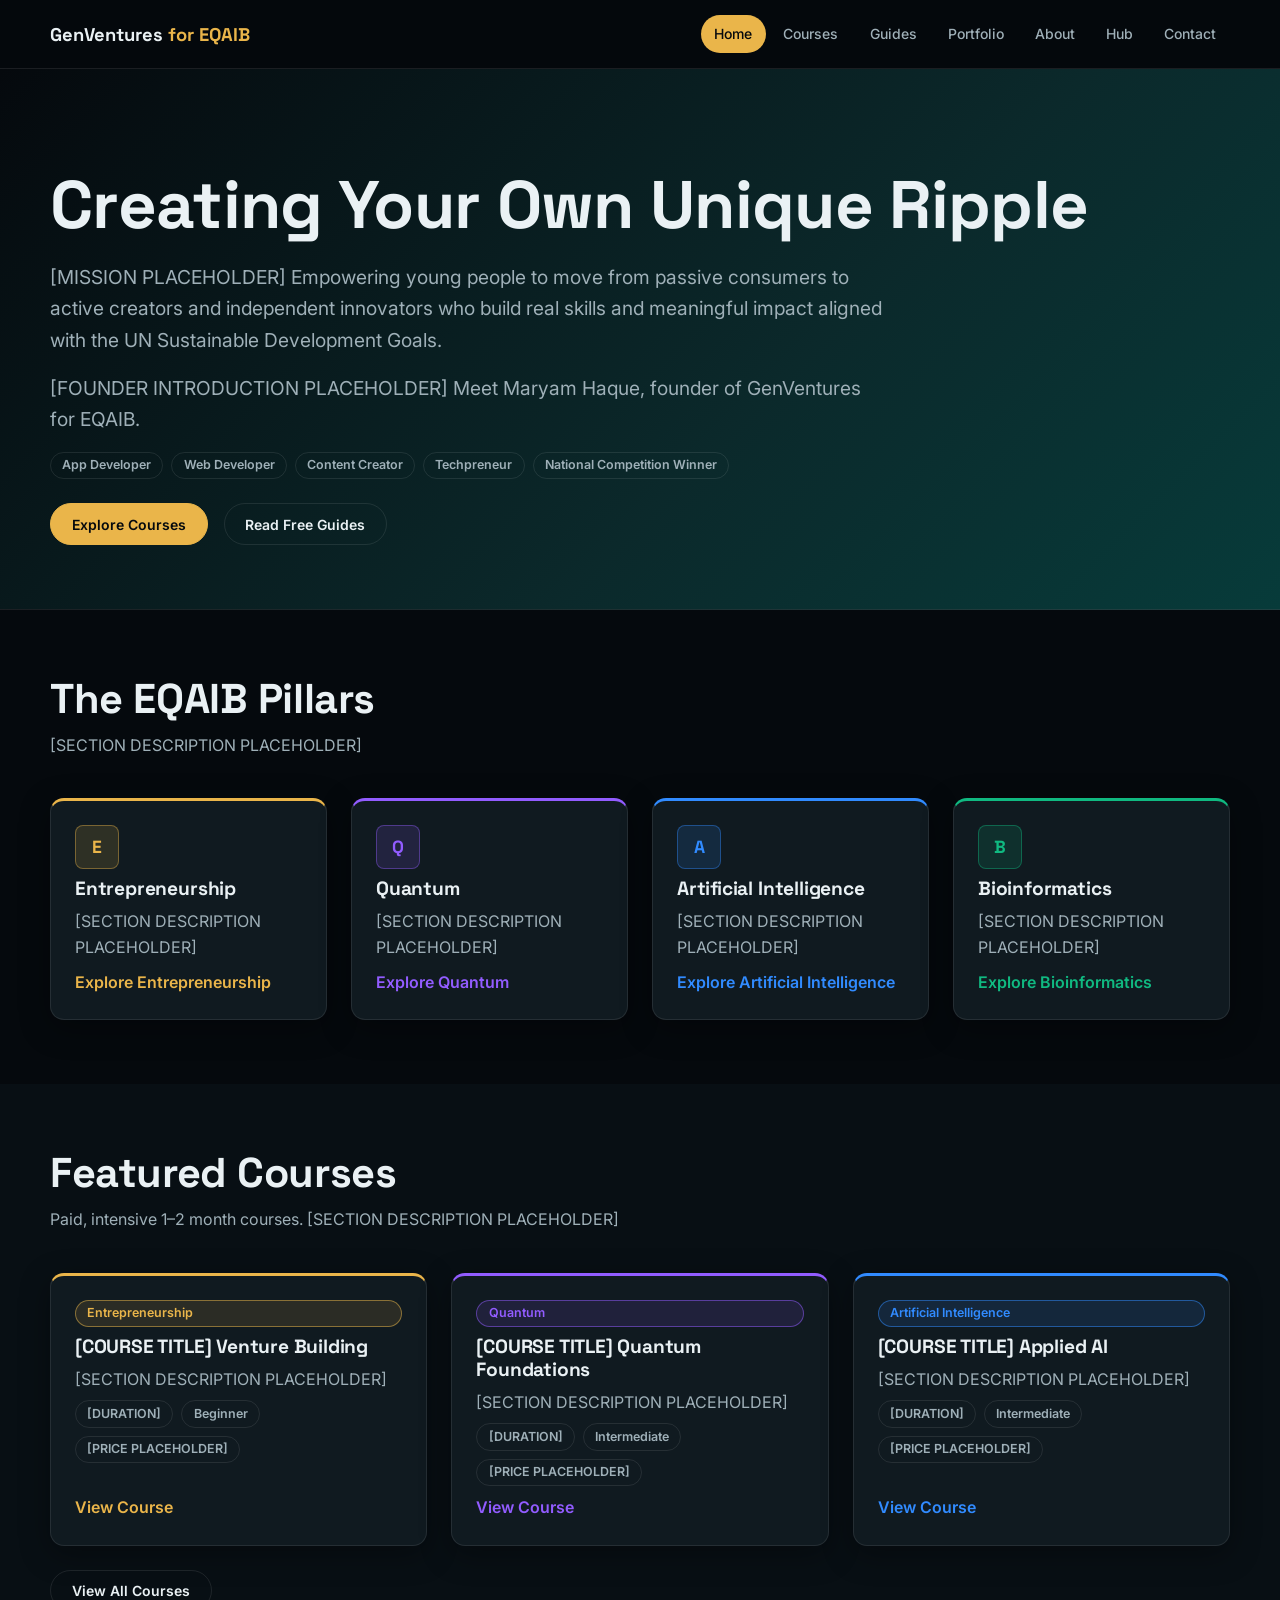
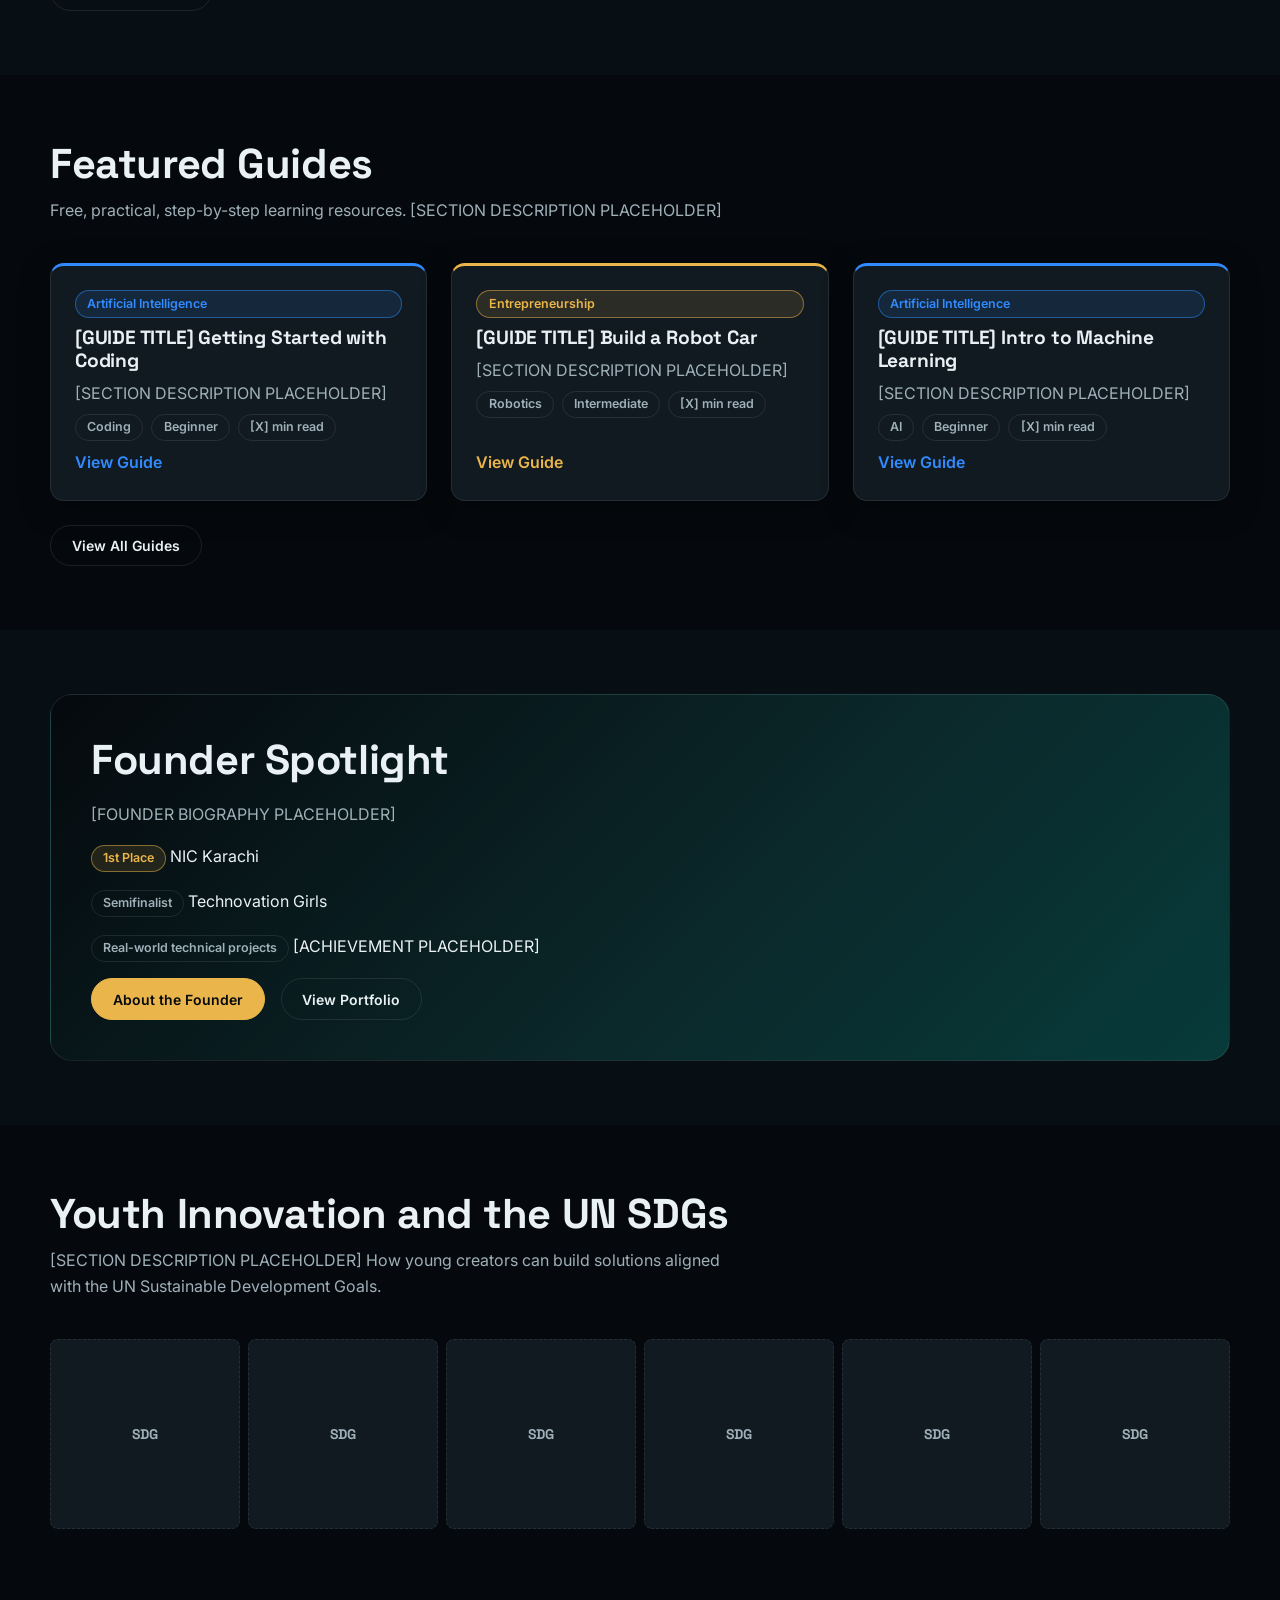
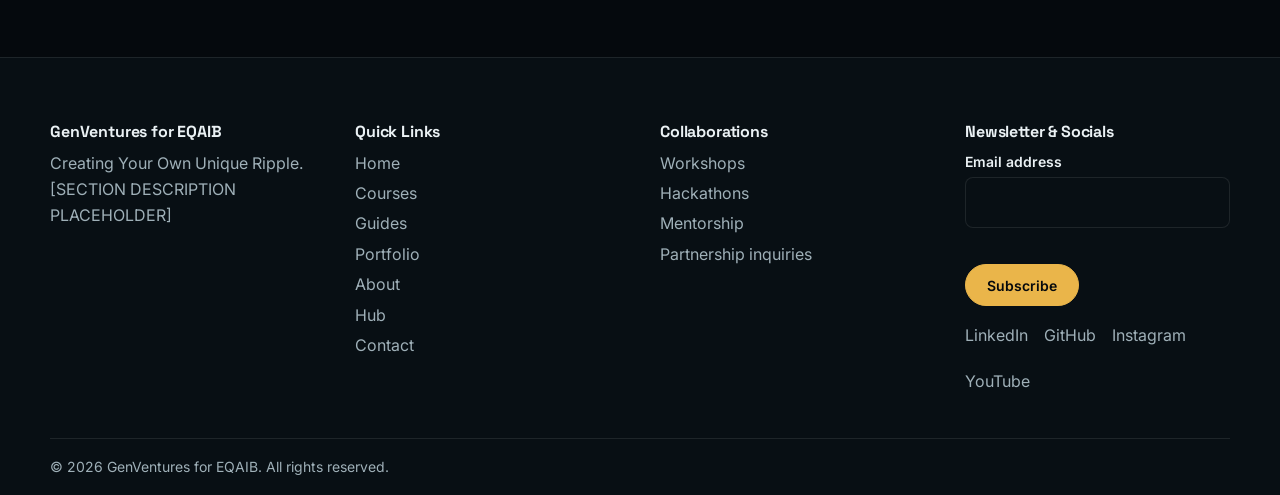
==== index.html @ 610de268 "Initial commit: GenVentures website skeleton" ====
<!DOCTYPE html>
<html lang="en">
<head>
<meta charset="UTF-8">
<meta name="viewport" content="width=device-width, initial-scale=1">
<title>Home | GenVentures for EQAIB</title>
<meta name="description" content="GenVentures for EQAIB: Creating Your Own Unique Ripple.">
<link rel="preconnect" href="https://fonts.googleapis.com">
<link rel="stylesheet" href="https://fonts.googleapis.com/css2?family=Inter:wght@400;500;600&family=Space+Grotesk:wght@500;700&display=swap">
<link rel="stylesheet" href="css/variables.css">
<link rel="stylesheet" href="css/global.css">
<link rel="stylesheet" href="css/layout.css">
<link rel="stylesheet" href="css/components.css">
<link rel="stylesheet" href="css/pages/home.css">
<script src="js/data.js" defer></script>
<script src="js/components.js" defer></script>
<script src="js/navigation.js" defer></script>
<script src="js/filters.js" defer></script>
<script src="js/form-handlers.js" defer></script>
<script src="js/main.js" defer></script>
</head>
<body>
<a class="skip-link" href="#main">Skip to content</a>
<!-- Navbar injected by js/components.js -->
<div id="navbar-mount"></div>
<main id="main">
<section class="hero"><div class="container">
<h1>Creating Your Own Unique Ripple</h1>
<p>[MISSION PLACEHOLDER] Empowering young people to move from passive consumers to active creators and independent innovators who build real skills and meaningful impact aligned with the UN Sustainable Development Goals.</p>
<p>[FOUNDER INTRODUCTION PLACEHOLDER] Meet Maryam Haque, founder of GenVentures for EQAIB.</p>
<div class="meta home-roles"><span class="badge">App Developer</span><span class="badge">Web Developer</span><span class="badge">Content Creator</span><span class="badge">Techpreneur</span><span class="badge">National Competition Winner</span></div>
<div class="flex"><a class="btn btn--primary" href="courses.html">Explore Courses</a><a class="btn" href="guides.html">Read Free Guides</a></div></div></section>
<section class="section"><div class="container"><div class="section__head"><h2>The EQAIB Pillars</h2><p>[SECTION DESCRIPTION PLACEHOLDER]</p></div><div class="grid grid--4"><a class="card" data-pillar="E" href="courses.html"><div class="icon-ph" aria-hidden="true">E</div><h3>Entrepreneurship</h3><p>[SECTION DESCRIPTION PLACEHOLDER]</p><span class="card__link">Explore Entrepreneurship</span></a><a class="card" data-pillar="Q" href="courses.html"><div class="icon-ph" aria-hidden="true">Q</div><h3>Quantum</h3><p>[SECTION DESCRIPTION PLACEHOLDER]</p><span class="card__link">Explore Quantum</span></a><a class="card" data-pillar="A" href="courses.html"><div class="icon-ph" aria-hidden="true">A</div><h3>Artificial Intelligence</h3><p>[SECTION DESCRIPTION PLACEHOLDER]</p><span class="card__link">Explore Artificial Intelligence</span></a><a class="card" data-pillar="B" href="courses.html"><div class="icon-ph" aria-hidden="true">B</div><h3>Bioinformatics</h3><p>[SECTION DESCRIPTION PLACEHOLDER]</p><span class="card__link">Explore Bioinformatics</span></a></div></div></section>
<section class="section section--alt"><div class="container"><div class="section__head"><h2>Featured Courses</h2><p>Paid, intensive 1–2 month courses. [SECTION DESCRIPTION PLACEHOLDER]</p></div><div class="grid grid--3" id="featured-courses"></div><p style="margin-top:1.5rem"><a class="btn" href="courses.html">View All Courses</a></p></div></section>
<section class="section"><div class="container"><div class="section__head"><h2>Featured Guides</h2><p>Free, practical, step-by-step learning resources. [SECTION DESCRIPTION PLACEHOLDER]</p></div><div class="grid grid--3" id="featured-guides"></div><p style="margin-top:1.5rem"><a class="btn" href="guides.html">View All Guides</a></p></div></section>
<section class="section section--alt"><div class="container"><div class="spotlight stack"><h2>Founder Spotlight</h2>
<p>[FOUNDER BIOGRAPHY PLACEHOLDER]</p>
<ul class="stack"><li><span class="badge badge--pillar" data-pillar="E">1st Place</span> NIC Karachi</li><li><span class="badge">Semifinalist</span> Technovation Girls</li><li><span class="badge">Real-world technical projects</span> [ACHIEVEMENT PLACEHOLDER]</li></ul>
<div class="flex"><a class="btn btn--primary" href="about.html">About the Founder</a><a class="btn" href="portfolio.html">View Portfolio</a></div></div></div></section>
<section class="section"><div class="container"><div class="section__head"><h2>Youth Innovation and the UN SDGs</h2><p>[SECTION DESCRIPTION PLACEHOLDER] How young creators can build solutions aligned with the UN Sustainable Development Goals.</p></div><div class="sdg-strip" aria-label="UN SDG placeholders"><div class="sdg-tile" title="[SDG PLACEHOLDER]">SDG</div><div class="sdg-tile" title="[SDG PLACEHOLDER]">SDG</div><div class="sdg-tile" title="[SDG PLACEHOLDER]">SDG</div><div class="sdg-tile" title="[SDG PLACEHOLDER]">SDG</div><div class="sdg-tile" title="[SDG PLACEHOLDER]">SDG</div><div class="sdg-tile" title="[SDG PLACEHOLDER]">SDG</div></div></div></section>
</main>
<!-- Footer injected by js/components.js -->
<div id="footer-mount"></div>
</body>
</html>
---- css/variables.css ----
/* Design tokens — the ONLY place raw colour values live */
:root{
--bg:#05090D;--bg-2:#080F14;--teal:#073B3A;--teal-deep:#0B292B;--card:#101A20;
--text:#EAF1F4;--text-muted:#9FB0B8;--border:rgba(255,255,255,.09);
--gold:#EAB54A;--purple:#925CFF;--blue:#318BFF;--emerald:#10B981;--danger:#FF8A8A;
--accent:var(--text-muted);
--grad-hero:linear-gradient(135deg,var(--bg) 0%,var(--teal-deep) 60%,var(--teal) 100%);
--font-head:"Space Grotesk",system-ui,-apple-system,"Segoe UI",Roboto,sans-serif;
--font-body:"Inter",system-ui,-apple-system,"Segoe UI",Roboto,sans-serif;
--fs-sm:.875rem;--fs-base:1rem;--fs-lg:1.2rem;--fs-xl:1.6rem;--fs-2xl:clamp(1.8rem,4vw,2.6rem);--fs-3xl:clamp(2.4rem,6vw,4.2rem);
--lh:1.65;
--sp-1:.25rem;--sp-2:.5rem;--sp-3:1rem;--sp-4:1.5rem;--sp-5:2.5rem;--sp-6:4rem;--sp-7:6rem;
--r-sm:8px;--r-md:14px;--r-lg:22px;--r-pill:999px;
--shadow:0 8px 30px rgba(0,0,0,.35);--glow:0 0 24px color-mix(in srgb,var(--accent) 30%,transparent);
--t:.2s ease;
--container:1180px;--nav-h:68px;
}
---- css/global.css ----
*,*::before,*::after{box-sizing:border-box;margin:0;padding:0}
html{scroll-behavior:smooth;-webkit-text-size-adjust:100%}
body{background:var(--bg);color:var(--text);font:var(--fs-base)/var(--lh) var(--font-body);min-height:100vh;display:flex;flex-direction:column}
main{flex:1}
h1,h2,h3,h4{font-family:var(--font-head);line-height:1.2;letter-spacing:-.01em}
h1{font-size:var(--fs-3xl)}h2{font-size:var(--fs-2xl)}h3{font-size:var(--fs-lg)}
p{color:var(--text-muted);max-width:70ch}
a{color:inherit;text-decoration:none}
ul{list-style:none}
img{max-width:100%;display:block}
:focus-visible{outline:2px solid var(--gold);outline-offset:3px;border-radius:4px}
.sr-only{position:absolute;width:1px;height:1px;overflow:hidden;clip:rect(0 0 0 0);white-space:nowrap}
.skip-link{position:absolute;left:-999px;top:0;background:var(--gold);color:var(--bg);padding:.5rem 1rem;z-index:200}
.skip-link:focus{left:0}
@media (prefers-reduced-motion:reduce){*{animation:none!important;transition:none!important;scroll-behavior:auto!important}}
---- css/layout.css ----
.container{width:min(100% - 2rem,var(--container));margin-inline:auto}
.section{padding-block:var(--sp-6)}
.section--alt{background:var(--bg-2)}
.section__head{margin-bottom:var(--sp-5)}
.section__head p{margin-top:var(--sp-2)}
.grid{display:grid;gap:var(--sp-4)}
.grid--2{grid-template-columns:repeat(auto-fit,minmax(min(100%,420px),1fr))}
.grid--3{grid-template-columns:repeat(auto-fill,minmax(min(100%,300px),1fr))}
.grid--4{grid-template-columns:repeat(auto-fit,minmax(min(100%,240px),1fr))}
.flex{display:flex;gap:var(--sp-3);flex-wrap:wrap;align-items:center}
.stack>*+*{margin-top:var(--sp-3)}
.hero{background:var(--grad-hero);padding-block:var(--sp-7) var(--sp-6);border-bottom:1px solid var(--border)}
.hero--page{padding-block:var(--sp-6) var(--sp-5)}
.hero p{margin-top:var(--sp-3);font-size:var(--fs-lg)}
.hero .flex{margin-top:var(--sp-4)}
---- css/components.css ----
/* Pillar accent mapping: Entrepreneurship gold, Quantum purple, AI blue, Bioinformatics emerald */
[data-pillar="E"]{--accent:var(--gold)}[data-pillar="Q"]{--accent:var(--purple)}
[data-pillar="A"]{--accent:var(--blue)}[data-pillar="B"]{--accent:var(--emerald)}
.btn{display:inline-flex;align-items:center;gap:.5rem;padding:.7rem 1.3rem;border-radius:var(--r-pill);font:600 var(--fs-sm) var(--font-body);border:1px solid var(--border);background:transparent;color:var(--text);cursor:pointer;transition:var(--t)}
.btn:hover{border-color:var(--text);transform:translateY(-1px)}
.btn--primary{background:var(--gold);border-color:var(--gold);color:var(--bg)}
.btn--primary:hover{box-shadow:0 0 22px color-mix(in srgb,var(--gold) 35%,transparent);border-color:var(--gold)}
.btn--block{width:100%;justify-content:center}
.card{background:var(--card);border:1px solid var(--border);border-radius:var(--r-md);padding:var(--sp-4);box-shadow:var(--shadow);transition:var(--t);display:flex;flex-direction:column;gap:var(--sp-2)}
.card[data-pillar]{border-top:3px solid var(--accent)}
a.card:hover,.card--hover:hover{transform:translateY(-3px);box-shadow:var(--glow),var(--shadow)}
.card__link{margin-top:auto;color:var(--accent);font-weight:600}
.icon-ph{width:44px;height:44px;border-radius:var(--r-sm);display:grid;place-items:center;font:700 1.1rem var(--font-head);color:var(--accent);background:color-mix(in srgb,var(--accent) 14%,transparent);border:1px solid color-mix(in srgb,var(--accent) 40%,transparent)}
.img-ph{aspect-ratio:16/9;border-radius:var(--r-sm);border:1px dashed var(--border);background:var(--teal-deep);display:grid;place-items:center;color:var(--text-muted);font-size:var(--fs-sm);text-align:center;padding:var(--sp-2)}
.badge{display:inline-block;padding:.15rem .7rem;border-radius:var(--r-pill);font-size:.78rem;font-weight:600;border:1px solid var(--border);color:var(--text-muted)}
.badge--pillar{color:var(--accent);border-color:color-mix(in srgb,var(--accent) 50%,transparent);background:color-mix(in srgb,var(--accent) 12%,transparent)}
.meta{display:flex;flex-wrap:wrap;gap:var(--sp-2)}
.soon{display:inline-block;padding:.4rem 1.2rem;border-radius:var(--r-pill);border:1px solid var(--purple);color:var(--purple);font:700 var(--fs-sm) var(--font-head);letter-spacing:.1em;box-shadow:0 0 24px color-mix(in srgb,var(--purple) 30%,transparent)}
.field{display:flex;flex-direction:column;gap:var(--sp-1);margin-bottom:var(--sp-3)}
.field label{font-size:var(--fs-sm);font-weight:600}
.input{width:100%;padding:.7rem .9rem;background:var(--bg-2);color:var(--text);border:1px solid var(--border);border-radius:var(--r-sm);font:inherit;transition:var(--t)}
.input:focus{border-color:var(--gold);outline:none;box-shadow:0 0 0 3px color-mix(in srgb,var(--gold) 20%,transparent)}
.input[aria-invalid="true"]{border-color:var(--danger)}
.field-error{color:var(--danger);font-size:var(--fs-sm);min-height:1.2em}
.form-status{margin-top:var(--sp-2);font-size:var(--fs-sm);color:var(--text-muted)}
.filter-bar{display:flex;gap:var(--sp-2);flex-wrap:wrap;margin-block:var(--sp-3)}
.chip{padding:.4rem 1rem;border-radius:var(--r-pill);border:1px solid var(--border);background:var(--card);color:var(--text);cursor:pointer;font:600 var(--fs-sm) var(--font-body);transition:var(--t)}
.chip[aria-pressed="true"]{border-color:var(--accent);color:var(--accent);background:color-mix(in srgb,var(--accent) 14%,transparent)}
.empty{color:var(--text-muted);padding:var(--sp-4);grid-column:1/-1}
.navbar{position:sticky;top:0;z-index:100;background:color-mix(in srgb,var(--bg) 88%,transparent);backdrop-filter:blur(12px);border-bottom:1px solid var(--border)}
.navbar__inner{display:flex;align-items:center;justify-content:space-between;height:var(--nav-h)}
.brand{font:700 1.15rem var(--font-head)}.brand span{color:var(--gold)}
.nav-links{display:flex;gap:var(--sp-1)}
.nav-links a{display:block;padding:.45rem .85rem;border-radius:var(--r-pill);color:var(--text-muted);font-size:var(--fs-sm);font-weight:500;transition:var(--t)}
.nav-links a:hover{color:var(--text)}
.nav-links a[aria-current="page"]{color:var(--bg);background:var(--gold)}
.nav-toggle{display:none;background:none;border:1px solid var(--border);color:var(--text);border-radius:var(--r-sm);padding:.45rem .7rem;cursor:pointer;font-size:1.2rem}
@media(max-width:860px){
.nav-toggle{display:block}
.nav-links{position:fixed;top:var(--nav-h);right:0;bottom:0;width:min(80vw,320px);flex-direction:column;padding:var(--sp-4);background:var(--bg-2);border-left:1px solid var(--border);transform:translateX(100%);transition:transform .25s ease;visibility:hidden}
.nav-links.is-open{transform:none;visibility:visible}
.nav-links a{padding:.8rem 1rem;font-size:var(--fs-base)}}
.footer{background:var(--bg-2);border-top:1px solid var(--border);padding-top:var(--sp-6);margin-top:var(--sp-6)}
.footer__grid{display:grid;grid-template-columns:repeat(auto-fit,minmax(min(100%,220px),1fr));gap:var(--sp-5)}
.footer h3{font-size:var(--fs-base);margin-bottom:var(--sp-2)}
.footer li{margin-bottom:var(--sp-1)}
.footer a{color:var(--text-muted);transition:var(--t)}.footer a:hover{color:var(--gold)}
.footer__socials{margin-top:var(--sp-3)}
.footer__bottom{border-top:1px solid var(--border);margin-top:var(--sp-5);padding-block:var(--sp-3);font-size:var(--fs-sm);color:var(--text-muted)}
---- css/pages/home.css ----
.home-roles{margin-top:var(--sp-3)}
.sdg-strip{display:grid;grid-template-columns:repeat(auto-fit,minmax(70px,1fr));gap:var(--sp-2);margin-top:var(--sp-4)}
.sdg-tile{aspect-ratio:1;display:grid;place-items:center;border:1px dashed var(--border);border-radius:var(--r-sm);background:var(--card);font:700 var(--fs-sm) var(--font-head);color:var(--text-muted)}
.spotlight{background:var(--grad-hero);border:1px solid var(--border);border-radius:var(--r-lg);padding:var(--sp-5)}
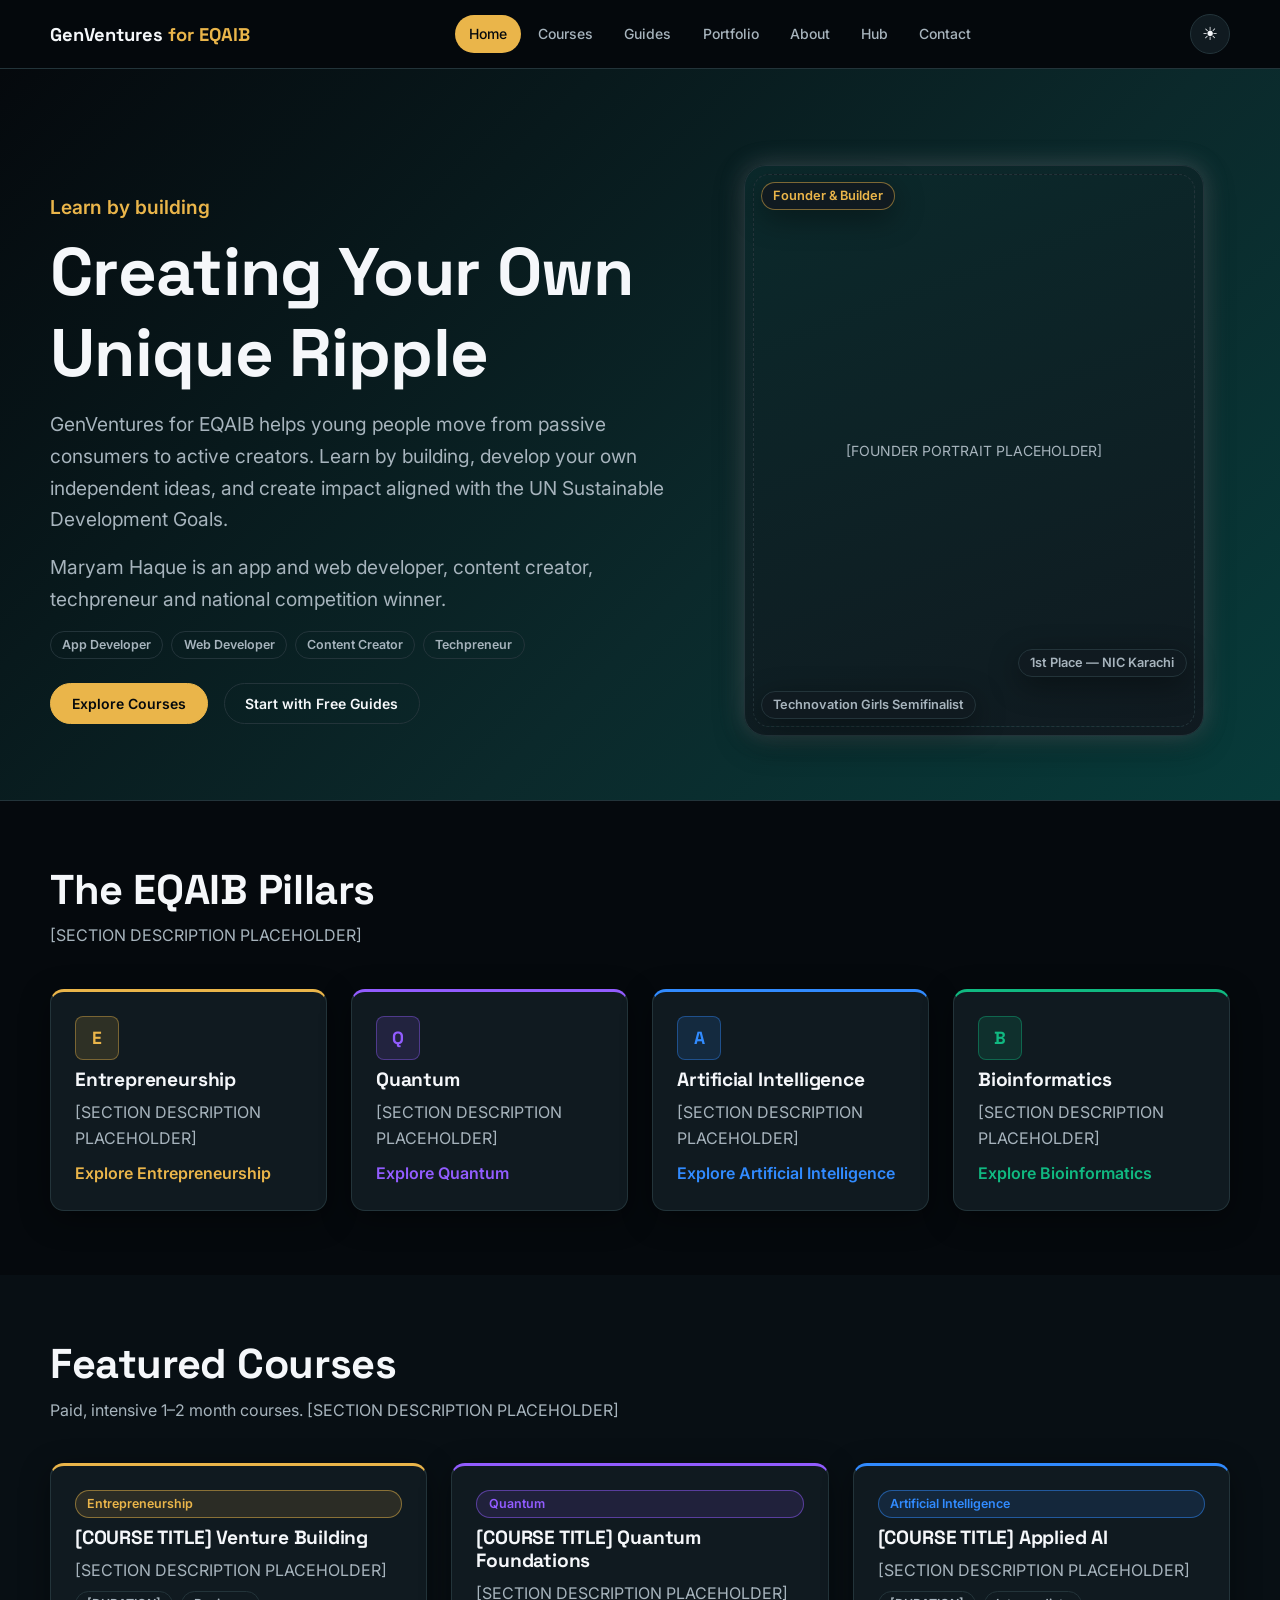
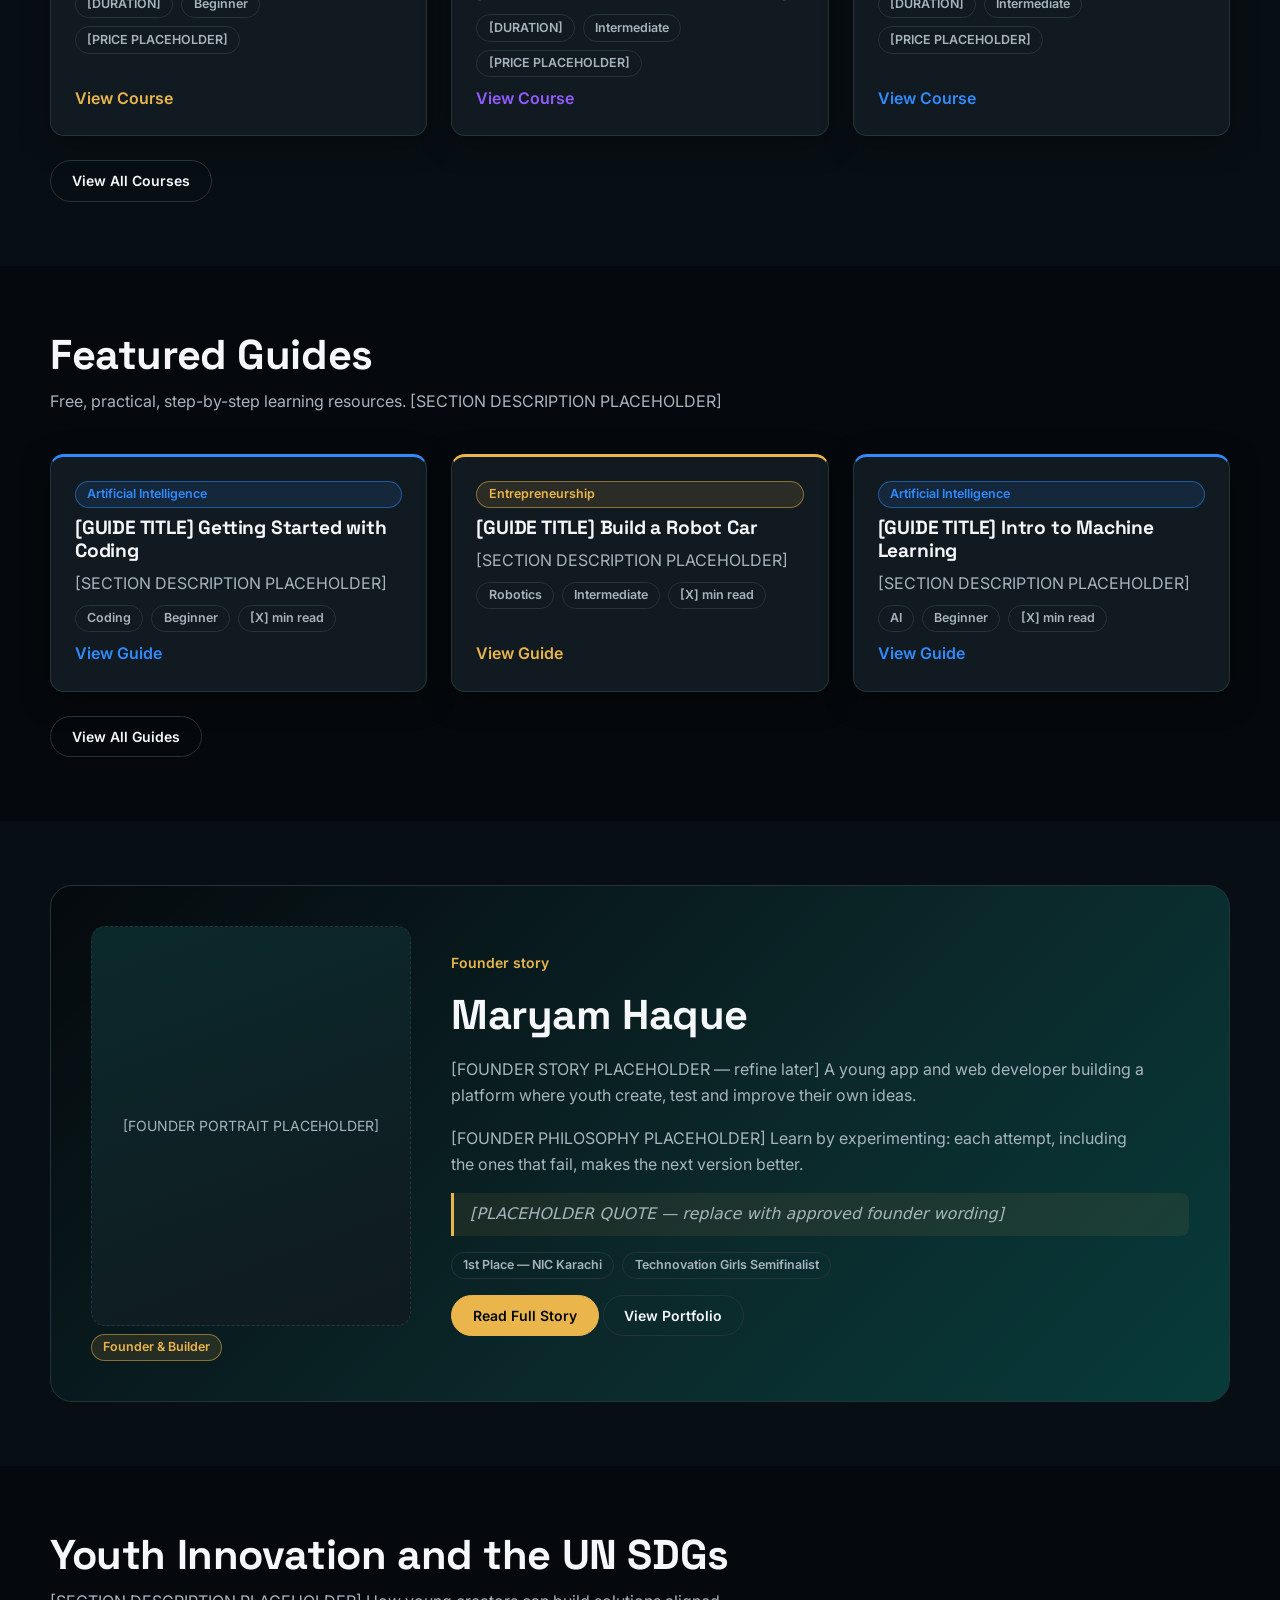
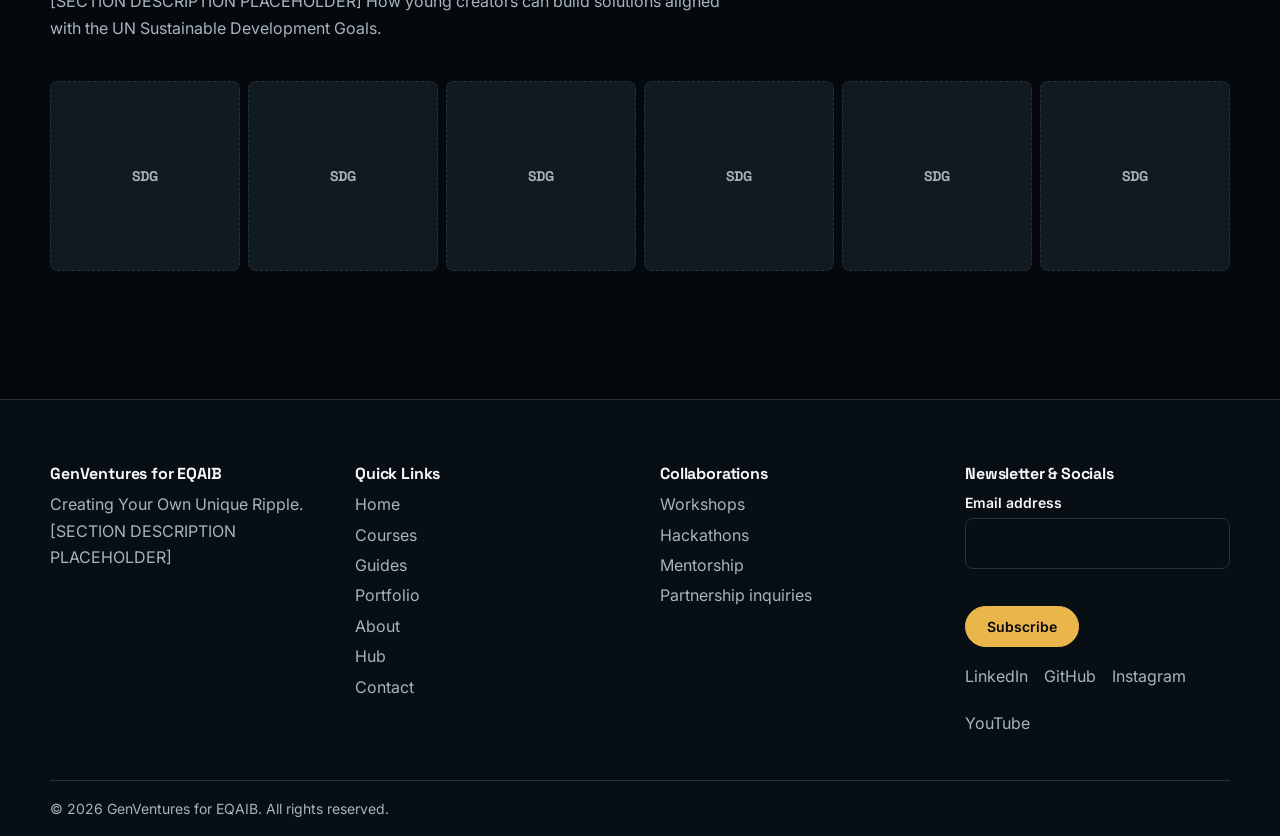
==== commit 22db2877: "Add dual theme and founder features" ====
--- a/index.html
+++ b/index.html
@@ -5,6 +5,7 @@
 <meta name="viewport" content="width=device-width, initial-scale=1">
 <title>Home | GenVentures for EQAIB</title>
 <meta name="description" content="GenVentures for EQAIB: Creating Your Own Unique Ripple.">
+<script src="js/theme-init.js"></script>
 <link rel="preconnect" href="https://fonts.googleapis.com">
 <link rel="stylesheet" href="https://fonts.googleapis.com/css2?family=Inter:wght@400;500;600&family=Space+Grotesk:wght@500;700&display=swap">
 <link rel="stylesheet" href="css/variables.css">
@@ -14,9 +15,11 @@
 <link rel="stylesheet" href="css/pages/home.css">
 <script src="js/data.js" defer></script>
 <script src="js/components.js" defer></script>
+<script src="js/theme.js" defer></script>
 <script src="js/navigation.js" defer></script>
 <script src="js/filters.js" defer></script>
 <script src="js/form-handlers.js" defer></script>
+<script src="js/roadmap.js" defer></script>
 <script src="js/main.js" defer></script>
 </head>
 <body>
@@ -24,19 +27,28 @@
 <!-- Navbar injected by js/components.js -->
 <div id="navbar-mount"></div>
 <main id="main">
-<section class="hero"><div class="container">
+<section class="hero"><div class="container hero-split"><div>
+<p class="eyebrow">Learn by building</p>
 <h1>Creating Your Own Unique Ripple</h1>
-<p>[MISSION PLACEHOLDER] Empowering young people to move from passive consumers to active creators and independent innovators who build real skills and meaningful impact aligned with the UN Sustainable Development Goals.</p>
-<p>[FOUNDER INTRODUCTION PLACEHOLDER] Meet Maryam Haque, founder of GenVentures for EQAIB.</p>
-<div class="meta home-roles"><span class="badge">App Developer</span><span class="badge">Web Developer</span><span class="badge">Content Creator</span><span class="badge">Techpreneur</span><span class="badge">National Competition Winner</span></div>
-<div class="flex"><a class="btn btn--primary" href="courses.html">Explore Courses</a><a class="btn" href="guides.html">Read Free Guides</a></div></div></section>
+<p>GenVentures for EQAIB helps young people move from passive consumers to active creators. Learn by building, develop your own independent ideas, and create impact aligned with the UN Sustainable Development Goals.</p>
+<p>Maryam Haque is an app and web developer, content creator, techpreneur and national competition winner.</p>
+<div class="meta home-roles"><span class="badge">App Developer</span><span class="badge">Web Developer</span><span class="badge">Content Creator</span><span class="badge">Techpreneur</span></div>
+<div class="flex"><a class="btn btn--primary" href="courses.html">Explore Courses</a><a class="btn" href="guides.html">Start with Free Guides</a></div></div>
+<div class="founder-card"><!-- FOUNDER PORTRAIT: replace the .portrait-ph div with <img src="assets/images/founder-portrait.jpg" alt="Maryam Haque, founder of GenVentures for EQAIB"> -->
+<div class="portrait-ph" role="img" aria-label="Founder portrait placeholder">[FOUNDER PORTRAIT PLACEHOLDER]</div>
+<span class="badge badge--pillar founder-card__badge founder-card__badge--1" data-pillar="E">Founder &amp; Builder</span>
+<span class="badge founder-card__badge founder-card__badge--2">1st Place — NIC Karachi</span>
+<span class="badge founder-card__badge founder-card__badge--3">Technovation Girls Semifinalist</span></div></div></section>
 <section class="section"><div class="container"><div class="section__head"><h2>The EQAIB Pillars</h2><p>[SECTION DESCRIPTION PLACEHOLDER]</p></div><div class="grid grid--4"><a class="card" data-pillar="E" href="courses.html"><div class="icon-ph" aria-hidden="true">E</div><h3>Entrepreneurship</h3><p>[SECTION DESCRIPTION PLACEHOLDER]</p><span class="card__link">Explore Entrepreneurship</span></a><a class="card" data-pillar="Q" href="courses.html"><div class="icon-ph" aria-hidden="true">Q</div><h3>Quantum</h3><p>[SECTION DESCRIPTION PLACEHOLDER]</p><span class="card__link">Explore Quantum</span></a><a class="card" data-pillar="A" href="courses.html"><div class="icon-ph" aria-hidden="true">A</div><h3>Artificial Intelligence</h3><p>[SECTION DESCRIPTION PLACEHOLDER]</p><span class="card__link">Explore Artificial Intelligence</span></a><a class="card" data-pillar="B" href="courses.html"><div class="icon-ph" aria-hidden="true">B</div><h3>Bioinformatics</h3><p>[SECTION DESCRIPTION PLACEHOLDER]</p><span class="card__link">Explore Bioinformatics</span></a></div></div></section>
 <section class="section section--alt"><div class="container"><div class="section__head"><h2>Featured Courses</h2><p>Paid, intensive 1–2 month courses. [SECTION DESCRIPTION PLACEHOLDER]</p></div><div class="grid grid--3" id="featured-courses"></div><p style="margin-top:1.5rem"><a class="btn" href="courses.html">View All Courses</a></p></div></section>
 <section class="section"><div class="container"><div class="section__head"><h2>Featured Guides</h2><p>Free, practical, step-by-step learning resources. [SECTION DESCRIPTION PLACEHOLDER]</p></div><div class="grid grid--3" id="featured-guides"></div><p style="margin-top:1.5rem"><a class="btn" href="guides.html">View All Guides</a></p></div></section>
-<section class="section section--alt"><div class="container"><div class="spotlight stack"><h2>Founder Spotlight</h2>
-<p>[FOUNDER BIOGRAPHY PLACEHOLDER]</p>
-<ul class="stack"><li><span class="badge badge--pillar" data-pillar="E">1st Place</span> NIC Karachi</li><li><span class="badge">Semifinalist</span> Technovation Girls</li><li><span class="badge">Real-world technical projects</span> [ACHIEVEMENT PLACEHOLDER]</li></ul>
-<div class="flex"><a class="btn btn--primary" href="about.html">About the Founder</a><a class="btn" href="portfolio.html">View Portfolio</a></div></div></div></section>
+<section class="section section--alt"><div class="container"><div class="founder-story"><div class="founder-story__media"><!-- FOUNDER PORTRAIT: replace the .portrait-ph div with <img src="assets/images/founder-portrait.jpg" alt="Maryam Haque, founder of GenVentures for EQAIB"> -->
+<div class="portrait-ph" role="img" aria-label="Founder portrait placeholder">[FOUNDER PORTRAIT PLACEHOLDER]</div><span class="badge badge--pillar" data-pillar="E">Founder &amp; Builder</span></div>
+<div class="stack"><p class="eyebrow">Founder story</p><h2>Maryam Haque</h2>
+<p>[FOUNDER STORY PLACEHOLDER — refine later] A young app and web developer building a platform where youth create, test and improve their own ideas.</p>
+<p>[FOUNDER PHILOSOPHY PLACEHOLDER] Learn by experimenting: each attempt, including the ones that fail, makes the next version better.</p>
+<blockquote class="quote">[PLACEHOLDER QUOTE — replace with approved founder wording]</blockquote>
+<div class="meta"><span class="badge">1st Place — NIC Karachi</span><span class="badge">Technovation Girls Semifinalist</span></div><a class="btn btn--primary" href="about.html">Read Full Story</a> <a class="btn" href="portfolio.html">View Portfolio</a></div></div></div></section>
 <section class="section"><div class="container"><div class="section__head"><h2>Youth Innovation and the UN SDGs</h2><p>[SECTION DESCRIPTION PLACEHOLDER] How young creators can build solutions aligned with the UN Sustainable Development Goals.</p></div><div class="sdg-strip" aria-label="UN SDG placeholders"><div class="sdg-tile" title="[SDG PLACEHOLDER]">SDG</div><div class="sdg-tile" title="[SDG PLACEHOLDER]">SDG</div><div class="sdg-tile" title="[SDG PLACEHOLDER]">SDG</div><div class="sdg-tile" title="[SDG PLACEHOLDER]">SDG</div><div class="sdg-tile" title="[SDG PLACEHOLDER]">SDG</div><div class="sdg-tile" title="[SDG PLACEHOLDER]">SDG</div></div></div></section>
 </main>
 <!-- Footer injected by js/components.js -->
--- a/css/variables.css
+++ b/css/variables.css
@@ -1,17 +1,34 @@
-/* Design tokens — the ONLY place raw colour values live */
+/* Single source of truth. Dark = signature default; light via [data-theme="light"]. */
+:root,[data-theme="dark"]{
+color-scheme:dark;
+--color-bg-primary:#05090D;--color-bg-secondary:#080F14;--color-teal:#073B3A;--color-teal-deep:#0B292B;--color-card:#101A20;
+--color-border:#23343A;--color-text-primary:#F5F7FA;--color-text-secondary:#A7B4BD;
+--shadow:0 8px 30px rgba(0,0,0,.4);--color-nav-bg:rgba(5,9,13,.85);
+}
+[data-theme="light"]{
+color-scheme:light;
+--color-bg-primary:#F5F7FA;--color-bg-secondary:#E9F0F1;--color-teal:#BFE3DF;--color-teal-deep:#D6ECEA;--color-card:#FFFFFF;
+--color-border:#C6D6DA;--color-text-primary:#0B1A1F;--color-text-secondary:#46585F;
+--shadow:0 6px 20px rgba(11,26,31,.10);--color-nav-bg:rgba(245,247,250,.88);
+}
 :root{
---bg:#05090D;--bg-2:#080F14;--teal:#073B3A;--teal-deep:#0B292B;--card:#101A20;
---text:#EAF1F4;--text-muted:#9FB0B8;--border:rgba(255,255,255,.09);
---gold:#EAB54A;--purple:#925CFF;--blue:#318BFF;--emerald:#10B981;--danger:#FF8A8A;
+/* EQAIB accents: identical in both themes */
+--color-accent-gold:#EAB54A;--color-accent-purple:#925CFF;--color-accent-blue:#318BFF;--color-accent-emerald:#10B981;
+--color-on-gold:#05090D;--color-ink:#05090D;--color-danger:#E5484D;
+/* Legacy aliases used by existing stylesheets */
+--bg:var(--color-bg-primary);--bg-2:var(--color-bg-secondary);--teal:var(--color-teal);--teal-deep:var(--color-teal-deep);--card:var(--color-card);
+--text:var(--color-text-primary);--text-muted:var(--color-text-secondary);--border:var(--color-border);
+--gold:var(--color-accent-gold);--purple:var(--color-accent-purple);--blue:var(--color-accent-blue);--emerald:var(--color-accent-emerald);--danger:var(--color-danger);
 --accent:var(--text-muted);
---grad-hero:linear-gradient(135deg,var(--bg) 0%,var(--teal-deep) 60%,var(--teal) 100%);
+--grad-hero:linear-gradient(135deg,var(--color-bg-primary) 0%,var(--color-teal-deep) 60%,var(--color-teal) 100%);
+--grad-card:linear-gradient(160deg,var(--color-teal-deep),var(--color-card));
 --font-head:"Space Grotesk",system-ui,-apple-system,"Segoe UI",Roboto,sans-serif;
 --font-body:"Inter",system-ui,-apple-system,"Segoe UI",Roboto,sans-serif;
 --fs-sm:.875rem;--fs-base:1rem;--fs-lg:1.2rem;--fs-xl:1.6rem;--fs-2xl:clamp(1.8rem,4vw,2.6rem);--fs-3xl:clamp(2.4rem,6vw,4.2rem);
 --lh:1.65;
 --sp-1:.25rem;--sp-2:.5rem;--sp-3:1rem;--sp-4:1.5rem;--sp-5:2.5rem;--sp-6:4rem;--sp-7:6rem;
 --r-sm:8px;--r-md:14px;--r-lg:22px;--r-pill:999px;
---shadow:0 8px 30px rgba(0,0,0,.35);--glow:0 0 24px color-mix(in srgb,var(--accent) 30%,transparent);
---t:.2s ease;
---container:1180px;--nav-h:68px;
+--glow:0 0 24px color-mix(in srgb,var(--accent) 30%,transparent);
+--focus-ring:2px solid var(--color-accent-gold);
+--t:.2s ease;--container:1180px;--nav-h:68px;
 }
--- a/css/layout.css
+++ b/css/layout.css
@@ -13,3 +13,4 @@
 .hero--page{padding-block:var(--sp-6) var(--sp-5)}
 .hero p{margin-top:var(--sp-3);font-size:var(--fs-lg)}
 .hero .flex{margin-top:var(--sp-4)}
+.section--tight{padding-block:var(--sp-4) 0}
--- a/css/components.css
+++ b/css/components.css
@@ -3,7 +3,7 @@
 [data-pillar="A"]{--accent:var(--blue)}[data-pillar="B"]{--accent:var(--emerald)}
 .btn{display:inline-flex;align-items:center;gap:.5rem;padding:.7rem 1.3rem;border-radius:var(--r-pill);font:600 var(--fs-sm) var(--font-body);border:1px solid var(--border);background:transparent;color:var(--text);cursor:pointer;transition:var(--t)}
 .btn:hover{border-color:var(--text);transform:translateY(-1px)}
-.btn--primary{background:var(--gold);border-color:var(--gold);color:var(--bg)}
+.btn--primary{background:var(--gold);border-color:var(--gold);color:var(--color-on-gold)}
 .btn--primary:hover{box-shadow:0 0 22px color-mix(in srgb,var(--gold) 35%,transparent);border-color:var(--gold)}
 .btn--block{width:100%;justify-content:center}
 .card{background:var(--card);border:1px solid var(--border);border-radius:var(--r-md);padding:var(--sp-4);box-shadow:var(--shadow);transition:var(--t);display:flex;flex-direction:column;gap:var(--sp-2)}
@@ -27,13 +27,13 @@
 .chip{padding:.4rem 1rem;border-radius:var(--r-pill);border:1px solid var(--border);background:var(--card);color:var(--text);cursor:pointer;font:600 var(--fs-sm) var(--font-body);transition:var(--t)}
 .chip[aria-pressed="true"]{border-color:var(--accent);color:var(--accent);background:color-mix(in srgb,var(--accent) 14%,transparent)}
 .empty{color:var(--text-muted);padding:var(--sp-4);grid-column:1/-1}
-.navbar{position:sticky;top:0;z-index:100;background:color-mix(in srgb,var(--bg) 88%,transparent);backdrop-filter:blur(12px);border-bottom:1px solid var(--border)}
+.navbar{position:sticky;top:0;z-index:100;background:var(--color-nav-bg);backdrop-filter:blur(12px);border-bottom:1px solid var(--border)}
 .navbar__inner{display:flex;align-items:center;justify-content:space-between;height:var(--nav-h)}
 .brand{font:700 1.15rem var(--font-head)}.brand span{color:var(--gold)}
 .nav-links{display:flex;gap:var(--sp-1)}
 .nav-links a{display:block;padding:.45rem .85rem;border-radius:var(--r-pill);color:var(--text-muted);font-size:var(--fs-sm);font-weight:500;transition:var(--t)}
 .nav-links a:hover{color:var(--text)}
-.nav-links a[aria-current="page"]{color:var(--bg);background:var(--gold)}
+.nav-links a[aria-current="page"]{color:var(--color-on-gold);background:var(--gold)}
 .nav-toggle{display:none;background:none;border:1px solid var(--border);color:var(--text);border-radius:var(--r-sm);padding:.45rem .7rem;cursor:pointer;font-size:1.2rem}
 @media(max-width:860px){
 .nav-toggle{display:block}
@@ -47,3 +47,50 @@
 .footer a{color:var(--text-muted);transition:var(--t)}.footer a:hover{color:var(--gold)}
 .footer__socials{margin-top:var(--sp-3)}
 .footer__bottom{border-top:1px solid var(--border);margin-top:var(--sp-5);padding-block:var(--sp-3);font-size:var(--fs-sm);color:var(--text-muted)}
+/* ---- Light-theme contrast for accent text (hues unchanged) ---- */
+[data-theme="light"] .badge--pillar,[data-theme="light"] .card__link,[data-theme="light"] .chip[aria-pressed="true"],[data-theme="light"] .icon-ph,[data-theme="light"] .toc a:hover{color:color-mix(in srgb,var(--accent) 60%,var(--color-ink))}
+/* ---- Theme toggle ---- */
+.navbar__actions{display:flex;gap:var(--sp-2);align-items:center}
+.theme-toggle{width:40px;height:40px;display:grid;place-items:center;border-radius:var(--r-pill);border:1px solid var(--border);background:var(--card);color:var(--text);cursor:pointer;transition:var(--t)}
+.theme-toggle:hover{border-color:var(--gold)}
+.theme-toggle__icon::before{content:"\2600";font-size:1.1rem}
+[data-theme="light"] .theme-toggle__icon::before{content:"\263E"}
+/* ---- Typography helpers ---- */
+.eyebrow{color:var(--gold);font-weight:600;font-size:var(--fs-sm)}
+[data-theme="light"] .eyebrow{color:color-mix(in srgb,var(--gold) 55%,var(--color-ink))}
+.quote{border-left:3px solid var(--gold);padding:var(--sp-2) var(--sp-3);background:color-mix(in srgb,var(--gold) 8%,transparent);border-radius:0 var(--r-sm) var(--r-sm) 0;font-style:italic;color:var(--text-muted)}
+/* ---- Portrait placeholder + founder story ---- */
+.portrait-ph{aspect-ratio:4/5;border-radius:var(--r-md);border:1px dashed var(--border);background:var(--grad-card);display:grid;place-items:center;text-align:center;padding:var(--sp-3);color:var(--text-muted);font-size:var(--fs-sm)}
+.founder-story{display:grid;gap:var(--sp-5);align-items:center;background:var(--grad-hero);border:1px solid var(--border);border-radius:var(--r-lg);padding:var(--sp-4)}
+.founder-story__media{display:flex;flex-direction:column;gap:var(--sp-2);align-items:flex-start}
+.founder-story__media .portrait-ph{width:100%}
+@media(min-width:800px){.founder-story{grid-template-columns:320px 1fr;padding:var(--sp-5)}}
+/* ---- Cohort / seat confirmation card ---- */
+.cohort{--accent:var(--gold);background:var(--grad-card);border:1px solid var(--border);border-top:3px solid var(--accent);border-radius:var(--r-md);padding:var(--sp-4);display:flex;flex-direction:column;gap:var(--sp-3)}
+.cohort:not([data-pillar]){--accent:var(--gold)}
+.cohort__head{display:flex;justify-content:space-between;gap:var(--sp-2);align-items:flex-start;flex-wrap:wrap}
+.cohort__grid{display:grid;grid-template-columns:repeat(auto-fit,minmax(150px,1fr));gap:var(--sp-3)}
+.cohort__grid>div{border:1px solid var(--border);border-radius:var(--r-sm);padding:var(--sp-2) var(--sp-3);background:var(--color-bg-secondary)}
+.cohort dt{font-size:var(--fs-sm);color:var(--text-muted)}.cohort dd{font-weight:600}
+.cohort small{display:block;font-weight:400;color:var(--text-muted);font-size:.78rem}
+.cohort__status{border-left:3px solid var(--accent);padding-left:var(--sp-3);color:var(--text)}
+.cohort__note{font-size:var(--fs-sm)}
+/* ---- Scroll-active roadmap (all panels visible without JS) ---- */
+.roadmap{display:grid;gap:var(--sp-4)}
+.roadmap__steps{counter-reset:s;position:relative}
+.roadmap__step{position:relative;padding:0 0 var(--sp-6) 3.5rem;min-height:30vh;opacity:.6;transition:opacity .3s}
+.roadmap__step::before{content:"";position:absolute;left:1.1rem;top:2.4rem;bottom:0;width:2px;background:var(--border)}
+.roadmap__step:last-child::before{display:none}
+.roadmap__num{position:absolute;left:0;top:0;width:2.4rem;height:2.4rem;border-radius:50%;display:grid;place-items:center;font:700 1rem var(--font-head);border:2px solid var(--border);background:var(--card);transition:var(--t)}
+.roadmap__step.is-active{opacity:1}
+.roadmap__step.is-active .roadmap__num{background:var(--gold);border-color:var(--gold);color:var(--color-on-gold)}
+.roadmap__step.is-active h3{color:var(--gold)}
+[data-theme="light"] .roadmap__step.is-active h3{color:color-mix(in srgb,var(--gold) 50%,var(--color-ink))}
+.roadmap__step:focus-visible{outline-offset:6px}
+.roadmap__panel{background:var(--grad-card);border:1px solid var(--border);border-radius:var(--r-md);padding:var(--sp-4);margin-bottom:var(--sp-3)}
+.roadmap.is-enhanced .roadmap__panel{display:none;margin:0}
+.roadmap.is-enhanced .roadmap__panel.is-active{display:block;animation:rm-in .3s ease}
+@keyframes rm-in{from{opacity:0;transform:translateY(6px)}to{opacity:1;transform:none}}
+.roadmap__preview{position:sticky;top:calc(var(--nav-h) + .5rem);order:-1;align-self:start;z-index:2}
+@media(max-width:799px){.roadmap.is-enhanced .roadmap__panel .img-ph{display:none}.roadmap__step{min-height:20vh}}
+@media(min-width:800px){.roadmap{grid-template-columns:1fr 1fr}.roadmap__preview{order:0}}
--- a/css/pages/home.css
+++ b/css/pages/home.css
@@ -2,3 +2,10 @@
 .sdg-strip{display:grid;grid-template-columns:repeat(auto-fit,minmax(70px,1fr));gap:var(--sp-2);margin-top:var(--sp-4)}
 .sdg-tile{aspect-ratio:1;display:grid;place-items:center;border:1px dashed var(--border);border-radius:var(--r-sm);background:var(--card);font:700 var(--fs-sm) var(--font-head);color:var(--text-muted)}
 .spotlight{background:var(--grad-hero);border:1px solid var(--border);border-radius:var(--r-lg);padding:var(--sp-5)}
+.hero-split{display:grid;gap:var(--sp-5);align-items:center}
+@media(min-width:900px){.hero-split{grid-template-columns:1.1fr .9fr}}
+.hero-split h1{margin-block:var(--sp-2)}
+.founder-card{--accent:var(--gold);position:relative;border-radius:var(--r-lg);padding:var(--sp-2);border:1px solid var(--border);background:var(--grad-card);box-shadow:var(--glow),var(--shadow);max-width:460px;width:100%;justify-self:center}
+.founder-card .portrait-ph{aspect-ratio:4/5;border-radius:calc(var(--r-lg) - 6px)}
+.founder-card__badge{position:absolute;max-width:calc(100% - 2rem);background:var(--card);box-shadow:var(--shadow);font-size:.8rem}
+.founder-card__badge--1{top:1rem;left:1rem}.founder-card__badge--2{bottom:3.6rem;right:1rem}.founder-card__badge--3{bottom:1rem;left:1rem}
